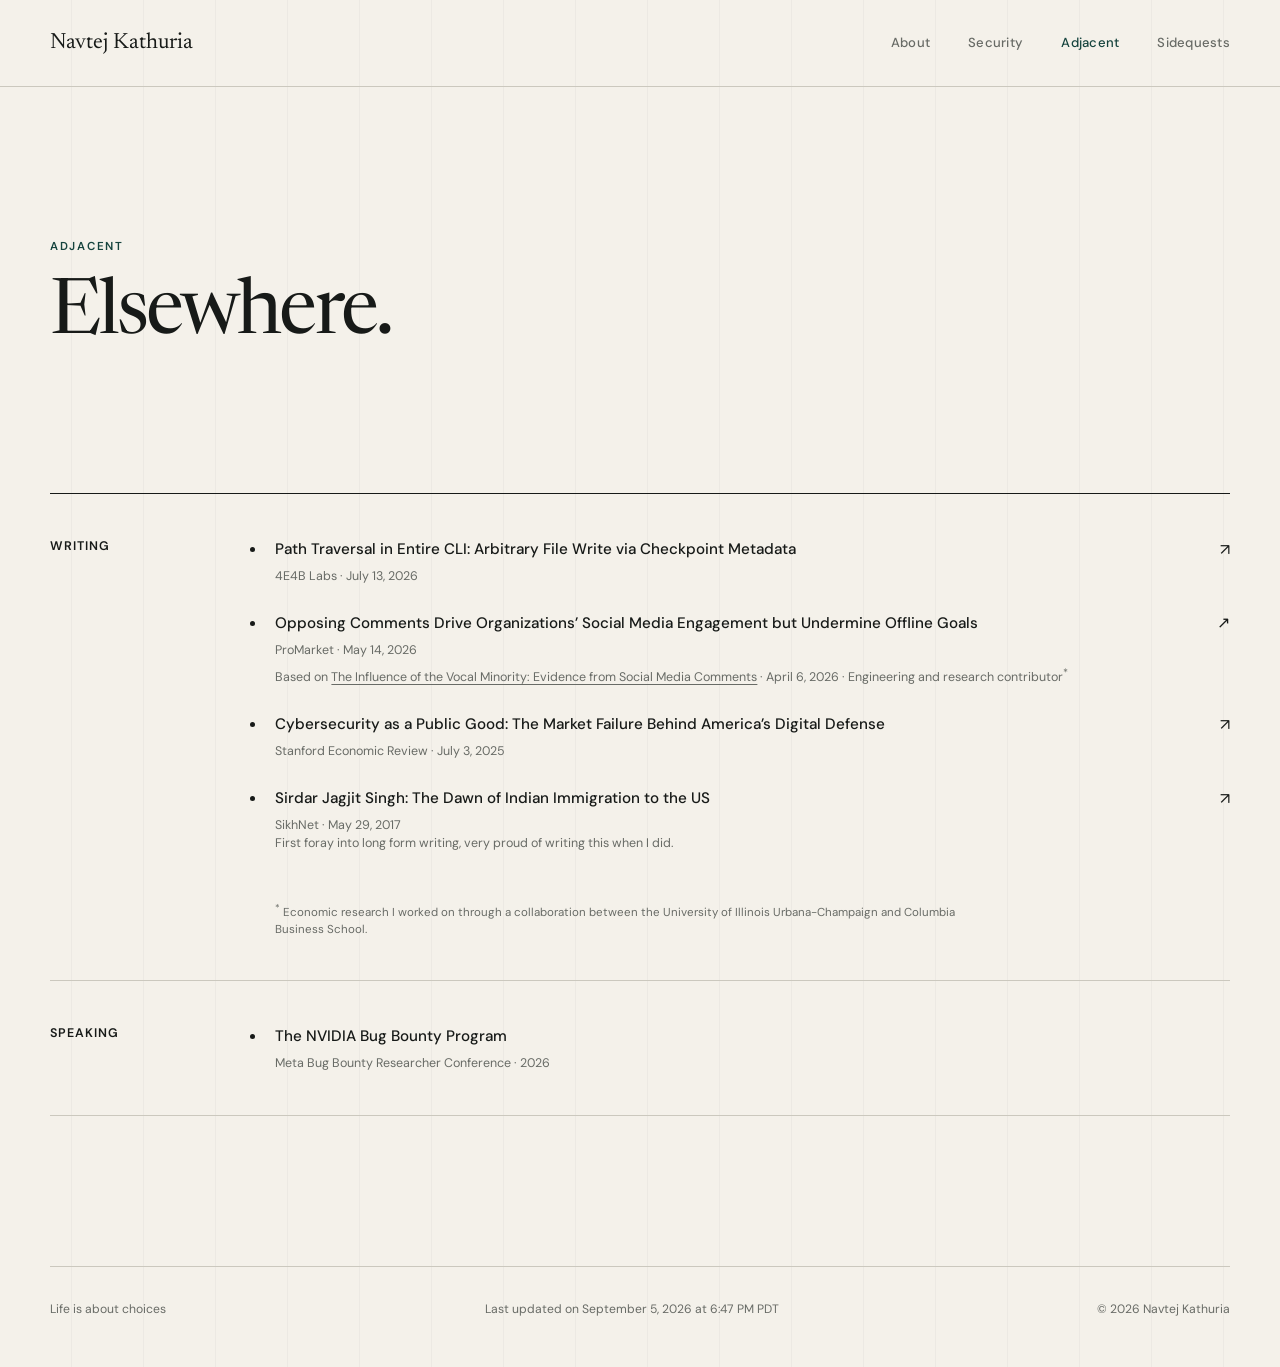
==== adjacent/index.html @ fbb713b0 "Rebuild site from a clean history Fresh portfolio snapshot; prior site history intentionally removed" ====
<!doctype html>
<html lang="en">
<head>
  <meta charset="utf-8"><meta name="viewport" content="width=device-width, initial-scale=1">
  <meta name="description" content="Experiments, tools, and adjacent interests from Navtej Kathuria."><title>Adjacent — Navtej Kathuria</title>
  <link rel="icon" type="image/png" href="/favicon-nk.png"><link rel="preconnect" href="https://fonts.googleapis.com"><link rel="preconnect" href="https://fonts.gstatic.com" crossorigin>
  <link href="https://fonts.googleapis.com/css2?family=DM+Sans:wght@400;500;600&amp;family=Newsreader:opsz,wght@6..72,400;6..72,500&amp;display=swap" rel="stylesheet"><link rel="stylesheet" href="/style.css">
</head>
<body>
  <a class="skip-link" href="#main">Skip to content</a>
  <header class="site-header"><nav class="nav shell" aria-label="Primary navigation"><a class="wordmark" href="/">Navtej Kathuria</a><button class="menu-button" type="button" aria-expanded="false" aria-controls="nav-links"><span>Menu</span></button><div class="nav-links" id="nav-links"><a href="/">About</a><a href="/security/">Security</a><a href="/adjacent/" aria-current="page">Adjacent</a><a href="/sidequests/">Sidequests</a></div></nav></header>
  <main id="main" class="shell">
    <header class="page-hero"><p class="page-kicker">Adjacent</p><h1>Elsewhere.</h1></header>
    <section class="adjacent-sections" aria-label="Writing and speaking">
      <div class="adjacent-group">
        <h2>Writing</h2>
        <ul class="adjacent-list">
          <li><a href="https://4e4b.substack.com/p/entire-cli-path-traversal" target="_blank" rel="noreferrer"><span><strong>Path Traversal in Entire CLI: Arbitrary File Write via Checkpoint Metadata</strong><small>4E4B Labs · July 13, 2026</small></span><span aria-hidden="true">↗</span></a></li>
          <li class="combined-entry"><div><span><strong><a href="https://www.promarket.org/2026/05/14/opposing-comments-drive-organizations-social-media-engagement-but-undermine-offline-goals/" target="_blank" rel="noreferrer">Opposing Comments Drive Organizations’ Social Media Engagement but Undermine Offline Goals</a></strong><small>ProMarket · May 14, 2026</small><small>Based on <a class="inline-link" href="https://papers.ssrn.com/sol3/papers.cfm?abstract_id=6529698" target="_blank" rel="noreferrer">The Influence of the Vocal Minority: Evidence from Social Media Comments</a> · April 6, 2026 · Engineering and research contributor<sup>*</sup></small></span><a class="entry-arrow" href="https://www.promarket.org/2026/05/14/opposing-comments-drive-organizations-social-media-engagement-but-undermine-offline-goals/" target="_blank" rel="noreferrer" aria-label="Read the ProMarket article">↗</a></div></li>
          <li><a href="https://stanfordeconreview.com/2025/07/03/commentary-cybersecurity-as-a-public-good-the-market-failure-behind-americas-digital-defense/" target="_blank" rel="noreferrer"><span><strong>Cybersecurity as a Public Good: The Market Failure Behind America’s Digital Defense</strong><small>Stanford Economic Review · July 3, 2025</small></span><span aria-hidden="true">↗</span></a></li>
          <li><a href="https://www.sikhiwiki.org/images/f/fe/NHD_FINAL_ESSAY.PDF" target="_blank" rel="noreferrer"><span><strong>Sirdar Jagjit Singh: The Dawn of Indian Immigration to the US</strong><small>SikhNet · May 29, 2017<br>First foray into long form writing, very proud of writing this when I did.</small></span><span aria-hidden="true">↗</span></a></li>
        </ul>
        <p class="adjacent-note"><sup>*</sup> Economic research I worked on through a collaboration between the University of Illinois Urbana-Champaign and Columbia Business School.</p>
      </div>
      <div class="adjacent-group">
        <h2>Speaking</h2>
        <ul class="adjacent-list">
          <li><div><span><strong>The NVIDIA Bug Bounty Program</strong><small>Meta Bug Bounty Researcher Conference · 2026</small></span></div></li>
        </ul>
      </div>
    </section>
  </main>
  <footer class="site-footer shell"><p>Life is about choices</p><p>Last updated on September 5, 2026 at 6:47 PM PDT</p><p>© <span data-year></span> Navtej Kathuria</p></footer><script src="/script.js"></script>
</body>
</html>
---- style.css ----
:root {
  --paper: #f4f1ea;
  --paper-deep: #ebe6dc;
  --ink: #171a18;
  --muted: #686b66;
  --line: #cbc8be;
  --accent: #16443e;
  --accent-soft: #dce5df;
  --serif: "Newsreader", Georgia, serif;
  --sans: "DM Sans", -apple-system, BlinkMacSystemFont, "Segoe UI", sans-serif;
  --shell: min(1180px, calc(100% - 64px));
}

* { box-sizing: border-box; }

html {
  scroll-behavior: smooth;
  background: var(--paper);
}

body {
  margin: 0;
  color: var(--ink);
  background:
    linear-gradient(90deg, transparent calc(100% - 1px), rgba(23, 26, 24, .035) 1px) 0 0 / 72px 72px,
    var(--paper);
  font-family: var(--sans);
  font-size: 16px;
  line-height: 1.65;
  -webkit-font-smoothing: antialiased;
}

a { color: inherit; }

a:focus-visible,
button:focus-visible {
  outline: 2px solid var(--accent);
  outline-offset: 4px;
}

.skip-link {
  position: fixed;
  left: 16px;
  top: 16px;
  z-index: 20;
  padding: 8px 12px;
  background: var(--ink);
  color: var(--paper);
  transform: translateY(-150%);
}

.skip-link:focus { transform: translateY(0); }

.shell {
  width: var(--shell);
  margin-inline: auto;
}

.site-header {
  border-bottom: 1px solid var(--line);
}

.nav {
  min-height: 86px;
  display: flex;
  align-items: center;
  justify-content: space-between;
  gap: 40px;
}

.wordmark {
  font-family: var(--serif);
  font-size: 1.38rem;
  line-height: 1;
  text-decoration: none;
}

.nav-links {
  display: flex;
  align-items: center;
  gap: clamp(20px, 3vw, 38px);
}

.nav-links a {
  color: var(--muted);
  font-size: .82rem;
  font-weight: 500;
  letter-spacing: .02em;
  text-decoration: none;
}

.nav-links a:hover,
.nav-links a[aria-current="page"] { color: var(--accent); }

.menu-button {
  display: none;
  appearance: none;
  border: 0;
  background: transparent;
  color: inherit;
  font: inherit;
}

.hero {
  min-height: 680px;
  padding: clamp(90px, 13vw, 168px) 0 100px;
  display: flex;
  flex-direction: column;
  justify-content: center;
}

.eyebrow,
.section-label p,
.page-kicker,
.meta-label {
  margin: 0;
  color: var(--accent);
  font-size: .72rem;
  font-weight: 600;
  letter-spacing: .15em;
  text-transform: uppercase;
}

h1,
h2,
h3,
p { text-wrap: pretty; }

h1,
h2,
h3 {
  margin-top: 0;
  font-family: var(--serif);
  font-weight: 400;
}

.hero h1 {
  max-width: 840px;
  margin: 25px 0 52px;
  font-size: clamp(2.8rem, 5.4vw, 4.5rem);
  line-height: 1.02;
  letter-spacing: -.035em;
}

.hero-grid {
  display: grid;
  grid-template-columns: minmax(0, 1.65fr) minmax(260px, .75fr);
  gap: clamp(56px, 10vw, 150px);
  align-items: start;
}

.hero-copy {
  max-width: 720px;
  margin: 0;
  font-family: var(--serif);
  font-size: clamp(1.35rem, 2.2vw, 1.75rem);
  line-height: 1.45;
}

.bufo-emoji {
  width: 1.08em;
  height: 1.08em;
  margin-left: .16em;
  object-fit: contain;
  vertical-align: -.2em;
}

.quick-facts { margin: 0; }

.quick-facts div {
  padding: 0 0 13px;
  margin-bottom: 13px;
  display: grid;
  grid-template-columns: 82px 1fr;
  gap: 12px;
  border-bottom: 1px solid var(--line);
  font-size: .82rem;
}

.quick-facts dt { color: var(--muted); }
.quick-facts dd { margin: 0; }
.quick-facts a { text-underline-offset: 3px; }

.section {
  padding: clamp(90px, 12vw, 150px) 0;
  display: grid;
  grid-template-columns: minmax(130px, .42fr) minmax(0, 1.58fr);
  gap: clamp(40px, 8vw, 110px);
  border-top: 1px solid var(--line);
}

.section h2 {
  max-width: 790px;
  margin-bottom: 36px;
  font-size: clamp(2.5rem, 5vw, 4.8rem);
  line-height: 1.02;
  letter-spacing: -.03em;
}

.measure { max-width: 800px; }

.section-content > p {
  max-width: 700px;
  color: #373a37;
  font-size: 1.04rem;
}

.text-links {
  display: flex;
  gap: 28px;
  margin-top: 40px;
}

.text-links a {
  color: var(--accent);
  font-size: .86rem;
  font-weight: 600;
  text-decoration: none;
  border-bottom: 1px solid currentColor;
}

.route-list { border-top: 1px solid var(--ink); }

.route {
  display: grid;
  grid-template-columns: 44px 1fr 32px;
  gap: 16px;
  align-items: center;
  padding: 28px 8px 28px 0;
  border-bottom: 1px solid var(--line);
  text-decoration: none;
  transition: color 180ms ease, padding 180ms ease;
}

.route:hover {
  color: var(--accent);
  padding-left: 8px;
}

.route-number {
  color: var(--muted);
  font-size: .7rem;
  letter-spacing: .08em;
}

.route strong {
  display: block;
  font-family: var(--serif);
  font-size: clamp(1.55rem, 2.5vw, 2.2rem);
  font-weight: 400;
  line-height: 1.15;
}

.route small {
  display: block;
  margin-top: 5px;
  color: var(--muted);
  font-size: .84rem;
}

.route-arrow {
  font-family: var(--serif);
  font-size: 1.35rem;
  text-align: right;
}

.site-footer {
  padding: 32px 0 48px;
  display: flex;
  justify-content: space-between;
  border-top: 1px solid var(--line);
  color: var(--muted);
  font-size: .76rem;
}

.site-footer p { margin: 0; }
.site-footer p:nth-child(2) { text-align: center; }
.site-footer p:last-child { text-align: right; }

.timeline { border-top: 1px solid var(--ink); }

.timeline-row {
  display: grid;
  grid-template-columns: minmax(130px, .42fr) minmax(0, 1.58fr);
  gap: 28px;
  padding: 27px 0;
  border-bottom: 1px solid var(--line);
}

.timeline-row p { margin: 0; }
.timeline-date { color: var(--muted); font-size: .76rem; padding-top: 5px; }
.timeline-row h3 { margin: 0 0 3px; font-family: var(--sans); font-size: 1rem; font-weight: 600; }
.timeline-row div p { color: var(--muted); font-size: .9rem; }

.education-note {
  margin-top: 55px;
  padding: 28px 0 0;
  border-top: 1px solid var(--line);
}

.education-note > p:not(.meta-label) { margin: 15px 0 0; font-size: .9rem; }
.education-note strong { font-weight: 600; }

/* Interior pages */
.page-hero {
  padding: clamp(88px, 12vw, 150px) 0 clamp(70px, 9vw, 110px);
}

.page-hero h1 {
  max-width: 920px;
  margin: 22px 0 30px;
  font-size: clamp(3rem, 6vw, 5rem);
  line-height: .98;
  letter-spacing: -.038em;
}

.page-intro {
  max-width: 750px;
  margin: 0;
  font-family: var(--serif);
  font-size: clamp(1.3rem, 2.3vw, 1.75rem);
  line-height: 1.48;
}

.feature {
  display: grid;
  grid-template-columns: minmax(0, 1.25fr) minmax(260px, .75fr);
  gap: clamp(40px, 8vw, 110px);
  padding: clamp(56px, 8vw, 90px) 0;
  border-top: 1px solid var(--ink);
}

.feature h2,
.content-grid h2 {
  margin: 12px 0 20px;
  font-size: clamp(2.3rem, 4.2vw, 4.1rem);
  line-height: 1.02;
  letter-spacing: -.03em;
}

.feature p { color: #383b38; }

.feature-aside {
  padding-top: 8px;
  color: var(--muted);
  font-size: .86rem;
}

.feature-aside dl { margin: 0; }
.feature-aside div { padding: 0 0 16px; margin-bottom: 16px; border-bottom: 1px solid var(--line); }
.feature-aside dt { margin-bottom: 3px; font-size: .7rem; letter-spacing: .1em; text-transform: uppercase; }
.feature-aside dd { margin: 0; color: var(--ink); }

.action-link {
  display: inline-flex;
  gap: 8px;
  margin-top: 18px;
  color: var(--accent);
  font-size: .82rem;
  font-weight: 600;
  text-decoration: none;
  border-bottom: 1px solid currentColor;
}

.content-grid {
  display: block;
  margin-bottom: clamp(90px, 12vw, 150px);
  background: transparent;
  border-top: 1px solid var(--ink);
}

.content-card {
  min-height: 0;
  padding: clamp(32px, 5vw, 56px) 0;
  background: transparent;
  border-bottom: 1px solid var(--line);
}

.content-card.wide { grid-column: 1 / -1; }
.content-card h2 { max-width: 620px; }
.content-card h3 { margin: 16px 0 10px; font-size: 2rem; line-height: 1.1; }
.content-card p { max-width: 620px; color: var(--muted); }

.tag-list {
  display: flex;
  flex-wrap: wrap;
  gap: 8px;
  margin: 26px 0 0;
  padding: 0;
  list-style: none;
}

.tag-list li {
  padding: 5px 9px;
  color: var(--accent);
  border: 1px solid #a9bbb4;
  font-size: .7rem;
  letter-spacing: .04em;
  text-transform: uppercase;
}

.project-list { margin-bottom: clamp(90px, 12vw, 150px); border-top: 1px solid var(--ink); }
.project-row {
  display: grid;
  grid-template-columns: minmax(180px, .7fr) minmax(0, 1.3fr) 36px;
  gap: 30px;
  padding: 34px 0;
  align-items: start;
  border-bottom: 1px solid var(--line);
  text-decoration: none;
}
.project-row:hover h2 { color: var(--accent); }
.project-row h2 { margin: 0; font-size: clamp(1.8rem, 3vw, 2.8rem); line-height: 1.05; transition: color 160ms ease; }
.project-row p { margin: 3px 0 0; color: var(--muted); }
.project-row .route-arrow { padding-top: 4px; }
.project-meta { color: var(--muted); font-size: .76rem; padding-top: 6px; text-align: right; }

.adjacent-sections,
.sidequest-sections {
  padding-bottom: clamp(90px, 12vw, 150px);
  border-top: 1px solid var(--ink);
}

.adjacent-group,
.sidequest-group {
  display: grid;
  grid-template-columns: 175px minmax(0, 1fr);
  gap: 24px;
  padding: 42px 0;
  border-bottom: 1px solid var(--line);
}

.adjacent-group h2,
.sidequest-group h2 {
  margin: 0;
  font-family: var(--sans);
  font-size: .78rem;
  font-weight: 600;
  letter-spacing: .08em;
  text-transform: uppercase;
}

.adjacent-list {
  margin: 0;
  padding-left: 1.15rem;
}

.adjacent-list li { padding: 0 0 24px 8px; }
.adjacent-list li:last-child { padding-bottom: 0; }

.adjacent-list li > a,
.adjacent-list li > div {
  display: flex;
  justify-content: space-between;
  gap: 24px;
  text-decoration: none;
}

.adjacent-list strong {
  display: block;
  font-size: .95rem;
  font-weight: 500;
}

.adjacent-list small {
  display: block;
  margin-top: 5px;
  color: var(--muted);
  font-size: .78rem;
  line-height: 1.5;
}

.adjacent-list li > a:hover strong,
.combined-entry strong a:hover { color: var(--accent); }

.combined-entry strong a { text-decoration: none; }
.combined-entry .inline-link { text-underline-offset: 3px; }
.combined-entry .entry-arrow {
  flex: 0 0 auto;
  font-family: var(--serif);
  font-size: 1rem;
  text-decoration: none;
}

.adjacent-note {
  grid-column: 2;
  max-width: 680px;
  margin: 24px 0 0 1.65rem;
  color: var(--muted);
  font-size: .72rem;
  line-height: 1.5;
}

.sidequest-list {
  margin: 0;
  padding-left: 1.15rem;
}

.sidequest-list li { padding: 0 0 22px 8px; }
.sidequest-list li:last-child { padding-bottom: 0; }
.sidequest-list strong { display: block; font-size: .95rem; font-weight: 500; }
.sidequest-list small {
  display: block;
  margin-top: 5px;
  color: var(--muted);
  font-size: .78rem;
  line-height: 1.5;
}
.sidequest-list small + small { margin-top: 2px; }
.sidequest-list small a { color: inherit; text-underline-offset: 3px; }
.sidequest-list .pending-item { color: var(--muted); font-size: .82rem; }
.travel-list { display: grid; grid-template-columns: repeat(2, minmax(0, 1fr)); gap: 28px; }
.spotify-connect {
  display: block;
  margin-top: 12px;
  padding: 7px 11px;
  border: 1px solid var(--line);
  border-radius: 0;
  background: transparent;
  color: var(--accent);
  font: inherit;
  font-size: .74rem;
  cursor: pointer;
}
.spotify-connect:hover { border-color: var(--accent); }
.spotify-connect:disabled { opacity: .55; cursor: wait; }
.spotify-results { margin-top: 18px; color: var(--muted); font-size: .78rem; }
.spotify-label { display: block; margin-bottom: 5px; color: var(--ink); font-size: .7rem; letter-spacing: .08em; text-transform: uppercase; }
.spotify-results ol { margin: 0; padding-left: 1.25rem; }
.spotify-results li { padding: 2px 0; }
.spotify-snapshot { display: grid; gap: 18px; }
.spotify-time { color: var(--ink); font-family: var(--serif); font-size: 1.25rem; }
.spotify-track { display: flex; align-items: center; gap: 12px; color: inherit; text-decoration: none; }
.spotify-track:hover strong { color: var(--accent); }
.spotify-track-art { width: 52px; height: 52px; flex: 0 0 auto; object-fit: cover; background: var(--paper-deep); }
.spotify-track strong { display: block; color: var(--ink); font-size: .86rem; font-weight: 500; }
.spotify-track small { display: block; margin-top: 3px; color: var(--muted); font-size: .74rem; }
.spotify-empty { color: var(--muted); }
.trip { margin-top: 13px; }
.trip-date { display: block; font-size: .78rem; font-weight: 500; }
.trip-location { display: flex !important; align-items: center; gap: 7px; }
.trip-flag {
  width: 18px;
  height: 12px;
  flex: 0 0 auto;
  object-fit: cover;
  border: 1px solid rgba(30, 32, 29, .16);
}
.country-flag { width: 18px; flex: 0 0 auto; font-size: .95rem; line-height: 1; text-align: center; }

.security-section {
  padding: clamp(52px, 8vw, 88px) 0;
  border-top: 1px solid var(--ink);
}

.section-heading {
  display: block;
  margin-bottom: 30px;
}

.section-heading h2,
.research-row h2 {
  margin: 0;
  font-size: clamp(2rem, 4vw, 3.6rem);
  line-height: 1;
}

.vulnerability-list {
  margin: 0;
  padding: 0;
  list-style: none;
  border-bottom: 1px solid var(--line);
}

.vulnerability-list li { border-top: 1px solid var(--line); }
.vulnerability-list li:first-child { border-top-color: var(--ink); }

.vulnerability-list a,
.vulnerability-list li > div {
  display: grid;
  grid-template-columns: 175px minmax(0, 1fr) 48px;
  gap: 24px;
  align-items: baseline;
  padding: 17px 0;
  text-decoration: none;
}

.vulnerability-list a:hover code { color: var(--accent); }
.vulnerability-list code { font-family: ui-monospace, SFMono-Regular, Menlo, monospace; font-size: .75rem; transition: color 150ms ease; }
.vulnerability-list span { color: #454844; font-size: .88rem; }
.vulnerability-list b { font-size: .76rem; font-weight: 600; text-align: right; }

.bounty-row {
  display: flex;
  justify-content: space-between;
  align-items: baseline;
  gap: 30px;
}

.bounty-row strong {
  font-size: .9rem;
  font-weight: 600;
}

.bounty-row,
.research-row { padding: 22px 0; }

.research-row {
  display: grid;
  grid-template-columns: 175px minmax(0, 1fr);
  gap: 24px;
  align-items: baseline;
}
.research-row:last-of-type { margin-bottom: clamp(90px, 12vw, 150px); }
.research-row > a {
  display: flex;
  align-items: baseline;
  justify-content: space-between;
  text-decoration: none;
}
.research-row > a:hover h2 { color: var(--accent); }
.research-row h2 {
  font-family: var(--sans);
  font-size: .9rem;
  font-weight: 600;
  letter-spacing: 0;
}
.research-row small {
  display: block;
  margin-top: 5px;
  color: var(--muted);
  font-size: .78rem;
  line-height: 1.45;
}
.research-row > a span { font-family: var(--serif); font-size: 1rem; }

.ledger {
  display: block;
  padding-bottom: clamp(90px, 12vw, 150px);
  border-top: 1px solid var(--ink);
}

.ledger-card {
  min-height: 0;
  padding: clamp(30px, 5vw, 52px) 0;
  display: grid;
  grid-template-columns: minmax(110px, .3fr) minmax(180px, .65fr) minmax(0, 1fr);
  gap: clamp(20px, 4vw, 55px);
  align-items: baseline;
  background: transparent;
  border-bottom: 1px solid var(--line);
}

.ledger-card h2 { margin: 0; font-size: clamp(1.7rem, 3vw, 2.7rem); line-height: 1; }
.ledger-card p { max-width: 540px; margin: 0; color: #494c48; }
.placeholder { font-style: italic; color: var(--muted) !important; }

.id-list {
  display: grid;
  grid-template-columns: repeat(2, minmax(0, 1fr));
  gap: 0 22px;
  margin: 24px 0 0;
  padding: 0;
  list-style: none;
  border-top: 1px solid var(--line);
}

.id-list li {
  padding: 9px 0;
  border-bottom: 1px solid var(--line);
  font-family: ui-monospace, SFMono-Regular, Menlo, monospace;
  font-size: .75rem;
}

/* Essay */
.article-shell { width: min(760px, calc(100% - 40px)); margin-inline: auto; }
.breadcrumbs { padding-top: 24px; display: flex; gap: 9px; color: var(--muted); font-size: .74rem; }
.breadcrumbs a { color: var(--accent); text-decoration: none; }
.article-header { padding: clamp(80px, 12vw, 140px) 0 60px; border-bottom: 1px solid var(--line); }
.article-header h1 { margin: 18px 0 25px; font-size: clamp(3rem, 7vw, 5.7rem); line-height: .98; letter-spacing: -.04em; }
.article-meta { color: var(--muted); font-size: .82rem; }
.blog-post-content { padding: 55px 0 100px; }
.blog-post-content p { margin: 0 0 1.55em; font-family: var(--serif); font-size: clamp(1.14rem, 2vw, 1.3rem); line-height: 1.72; }
.blog-post-content strong { font-family: var(--sans); font-size: .8em; letter-spacing: .04em; text-transform: uppercase; }
.article-footer { padding: 28px 0 60px; border-top: 1px solid var(--line); }
.back-link { color: var(--accent); font-size: .82rem; font-weight: 600; text-decoration: none; }

@media (prefers-reduced-motion: no-preference) {
  .hero > * {
    animation: rise-in 700ms both;
  }

  .hero h1 { animation-delay: 80ms; }
  .hero-grid { animation-delay: 160ms; }

  @keyframes rise-in {
    from { opacity: 0; transform: translateY(18px); }
    to { opacity: 1; transform: translateY(0); }
  }
}

@media (max-width: 800px) {
  :root { --shell: min(100% - 36px, 680px); }

  .nav { min-height: 72px; position: relative; }
  .menu-button { display: block; font-size: .8rem; cursor: pointer; }
  .nav-links {
    display: none;
    position: absolute;
    z-index: 10;
    top: 72px;
    left: -18px;
    right: -18px;
    padding: 12px 18px 22px;
    flex-direction: column;
    align-items: flex-start;
    gap: 4px;
    background: var(--paper);
    border-bottom: 1px solid var(--line);
  }
  .nav-links.is-open { display: flex; }
  .nav-links a { width: 100%; padding: 10px 0; }

  .hero { min-height: auto; padding: 90px 0 80px; }
  .hero h1 { margin-bottom: 44px; font-size: clamp(2.7rem, 11vw, 3.8rem); }
  .hero-grid { grid-template-columns: 1fr; gap: 52px; }
  .quick-facts { max-width: 420px; }

  .section { grid-template-columns: 1fr; gap: 38px; }
  .section h2 { font-size: clamp(2.6rem, 12vw, 4rem); }
  .feature { grid-template-columns: 1fr; }
  .content-grid { grid-template-columns: 1fr; }
  .content-card.wide { grid-column: auto; }
  .project-row { grid-template-columns: 1fr 28px; gap: 16px; }
  .project-row p { grid-column: 1 / -1; }
  .project-meta { grid-column: 2; grid-row: 1; }
  .adjacent-group,
  .sidequest-group { grid-template-columns: 1fr; gap: 24px; }
  .adjacent-note { grid-column: 1; }
  .ledger-card,
  .ledger-card.large,
  .ledger-card.small { grid-template-columns: 1fr; gap: 12px; }
  .timeline-row { grid-template-columns: 1fr; gap: 7px; }
  .timeline-date { padding-top: 0; }
  .section-heading { grid-template-columns: 1fr; gap: 10px; }
  .vulnerability-list a,
  .vulnerability-list li > div { grid-template-columns: 1fr 40px; gap: 6px 16px; }
  .vulnerability-list span { grid-column: 1 / -1; grid-row: 2; }
  .vulnerability-list b { grid-column: 2; grid-row: 1; }
  .research-row { grid-template-columns: 1fr; gap: 8px; }
}

@media (max-width: 480px) {
  .hero-copy { font-size: 1.25rem; }
  .route { grid-template-columns: 30px 1fr 22px; gap: 10px; }
  .route small { font-size: .78rem; }
  .site-footer { gap: 10px; flex-direction: column; }
  .site-footer p:nth-child(2),
  .site-footer p:last-child { text-align: left; }
  .travel-list { grid-template-columns: 1fr; gap: 18px; }
}
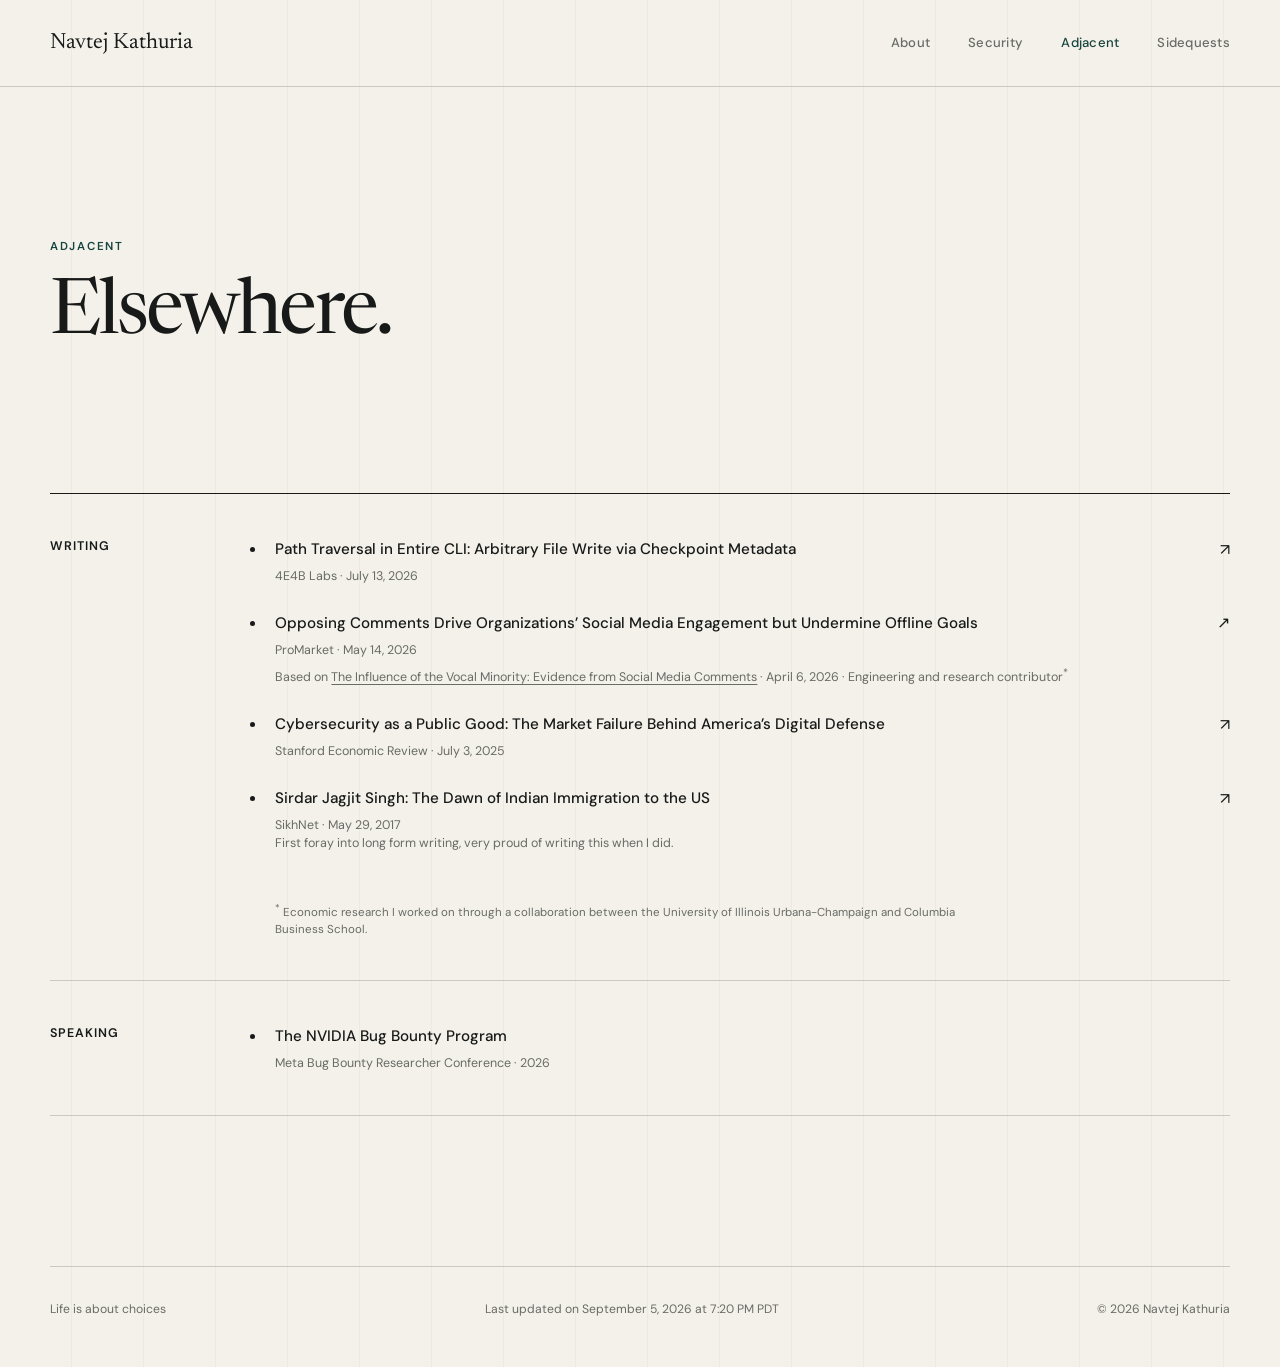
==== commit c830af39: "Refresh site update timestamps" ====
--- a/adjacent/index.html
+++ b/adjacent/index.html
@@ -30,6 +30,6 @@
       </div>
     </section>
   </main>
-  <footer class="site-footer shell"><p>Life is about choices</p><p>Last updated on September 5, 2026 at 6:47 PM PDT</p><p>© <span data-year></span> Navtej Kathuria</p></footer><script src="/script.js"></script>
+  <footer class="site-footer shell"><p>Life is about choices</p><p>Last updated on September 5, 2026 at 7:20 PM PDT</p><p>© <span data-year></span> Navtej Kathuria</p></footer><script src="/script.js"></script>
 </body>
 </html>
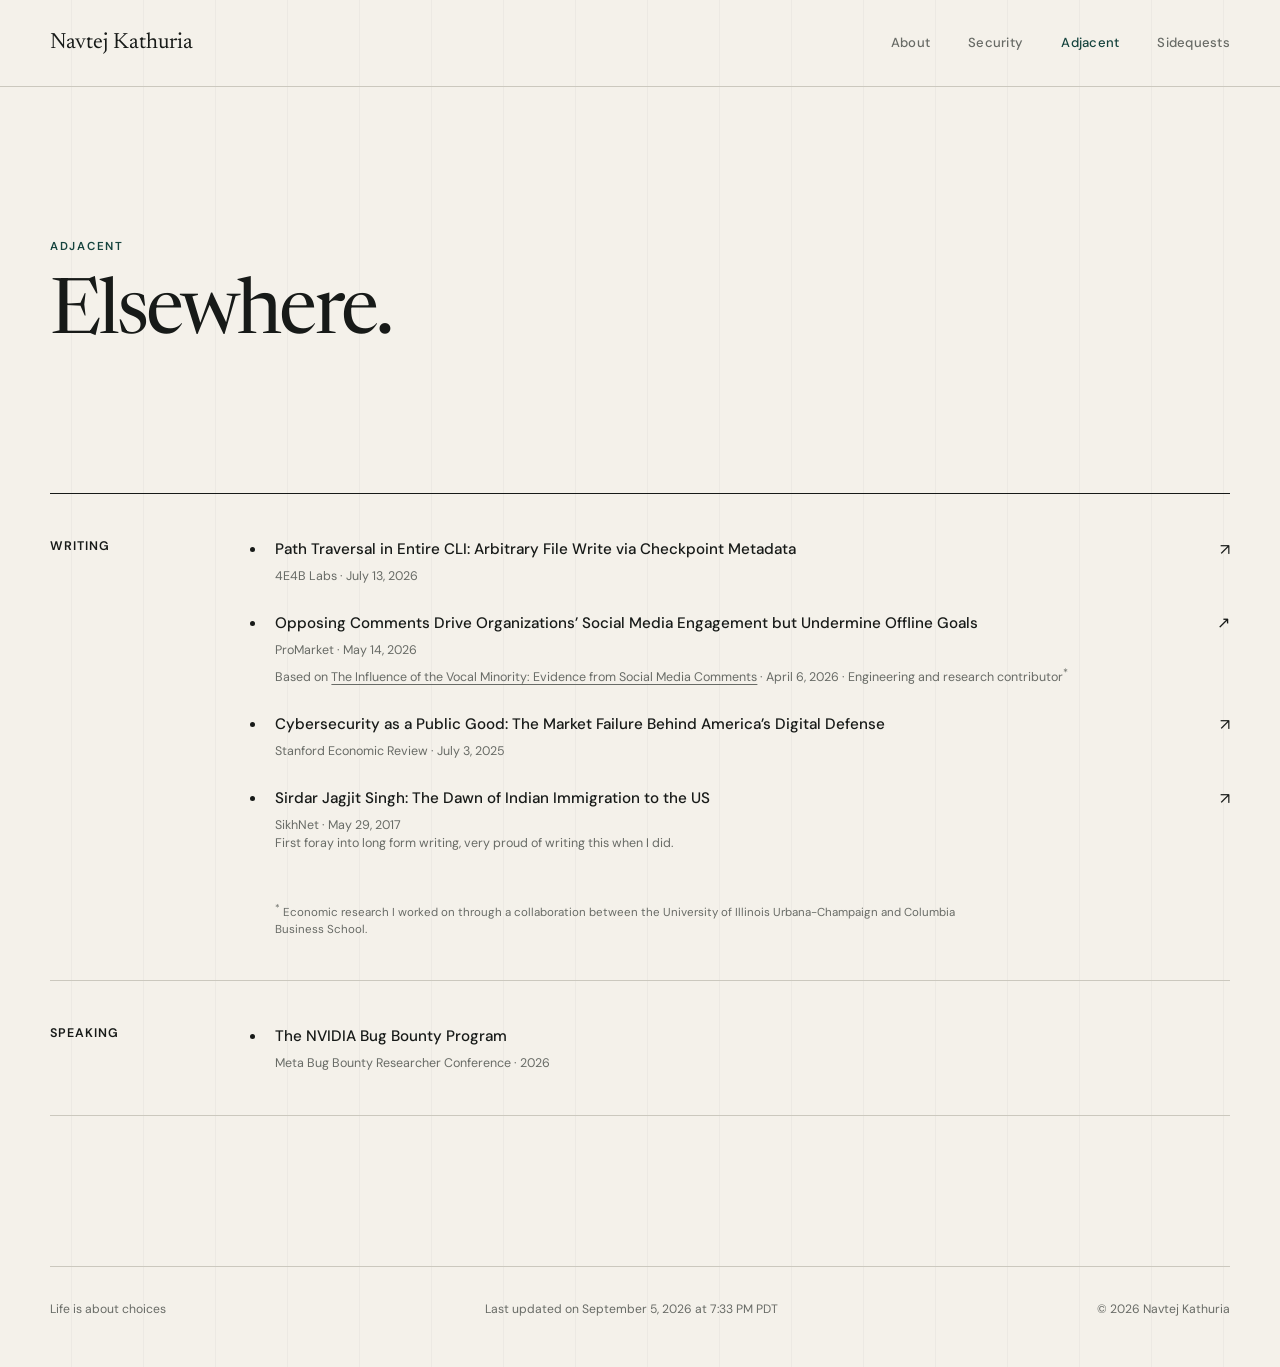
==== commit e4ad09c6: "Normalize site update timestamps" ====
--- a/adjacent/index.html
+++ b/adjacent/index.html
@@ -30,6 +30,6 @@
       </div>
     </section>
   </main>
-  <footer class="site-footer shell"><p>Life is about choices</p><p>Last updated on September 5, 2026 at 7:20 PM PDT</p><p>© <span data-year></span> Navtej Kathuria</p></footer><script src="/script.js"></script>
+  <footer class="site-footer shell"><p>Life is about choices</p><p>Last updated on September 5, 2026 at 7:33 PM PDT</p><p>© <span data-year></span> Navtej Kathuria</p></footer><script src="/script.js"></script>
 </body>
 </html>
--- a/style.css
+++ b/style.css
@@ -509,6 +509,7 @@
 .sidequest-list small + small { margin-top: 2px; }
 .sidequest-list small a { color: inherit; text-underline-offset: 3px; }
 .sidequest-list .pending-item { color: var(--muted); font-size: .82rem; }
+.project-image { width: 64px; height: 36px; display: inline-block; margin-left: 4px; object-fit: cover; vertical-align: middle; }
 .travel-list { display: grid; grid-template-columns: repeat(2, minmax(0, 1fr)); gap: 28px; }
 .spotify-connect {
   display: block;
